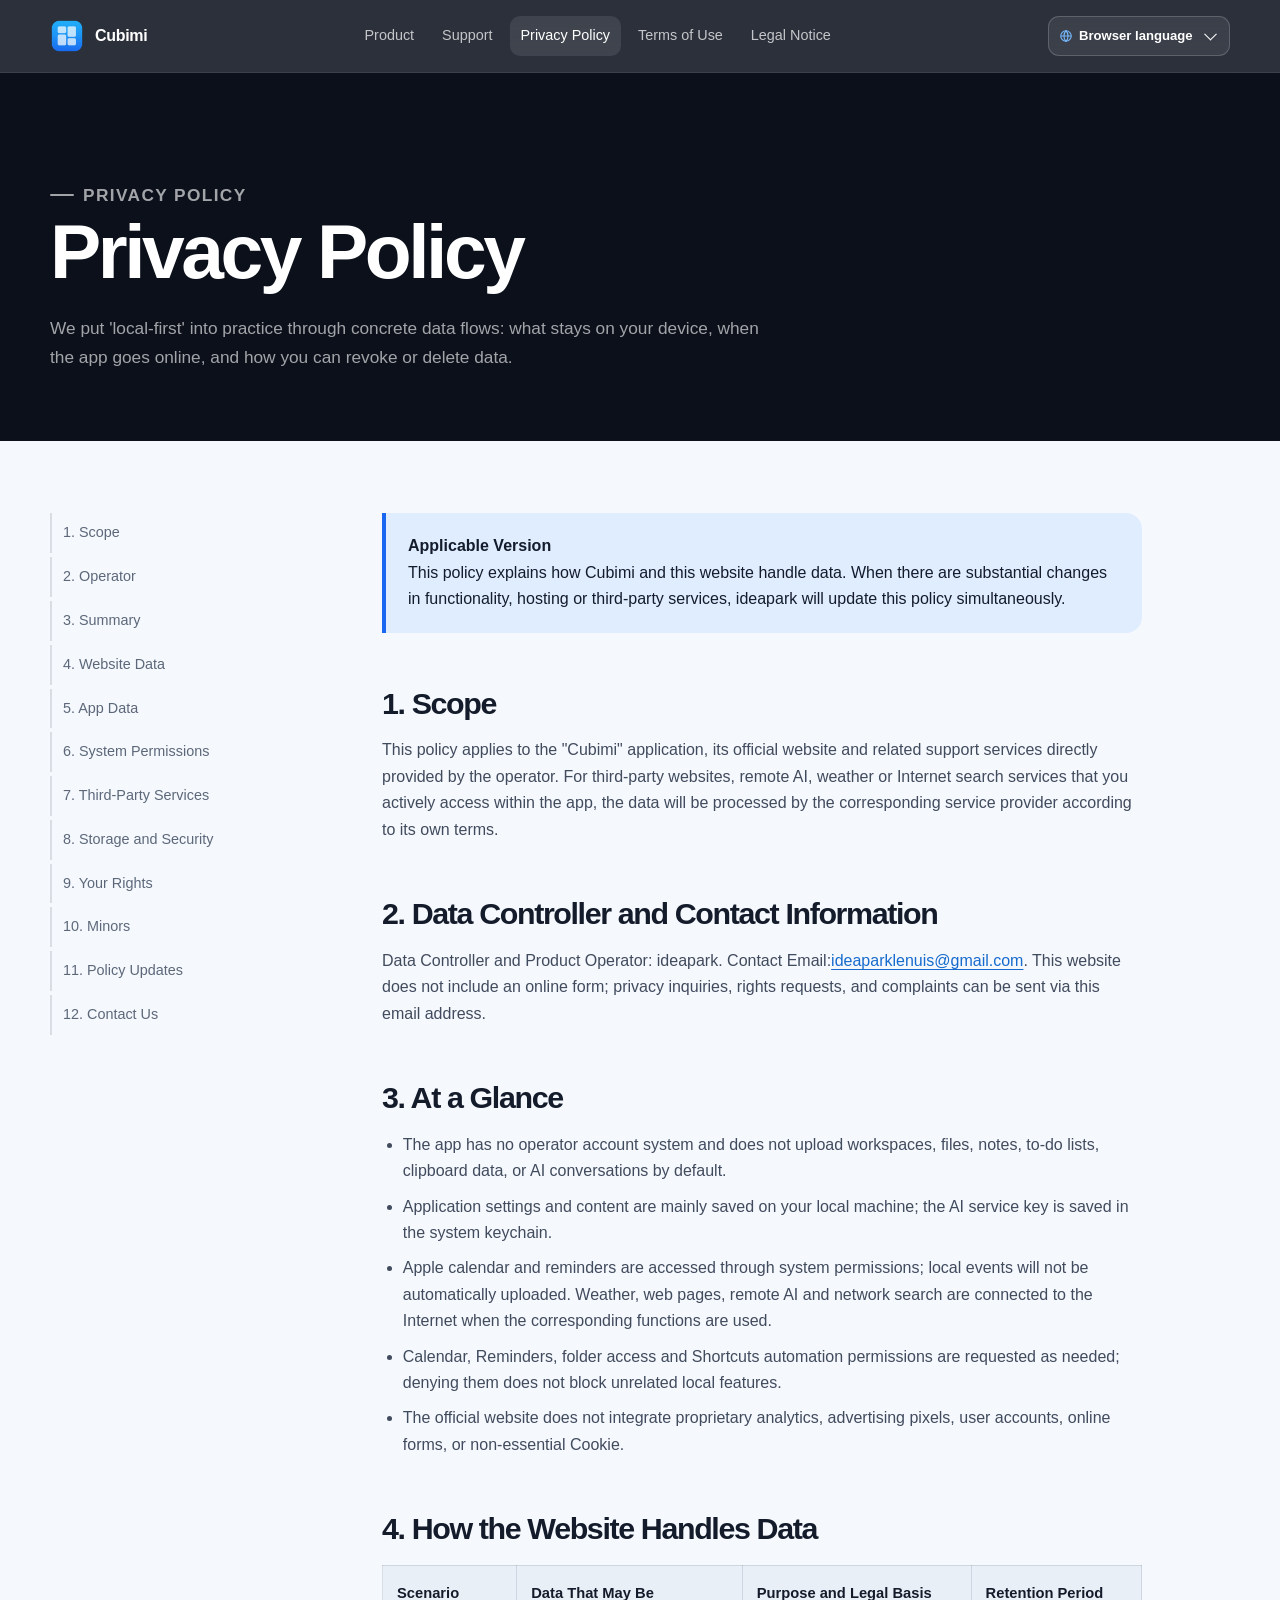
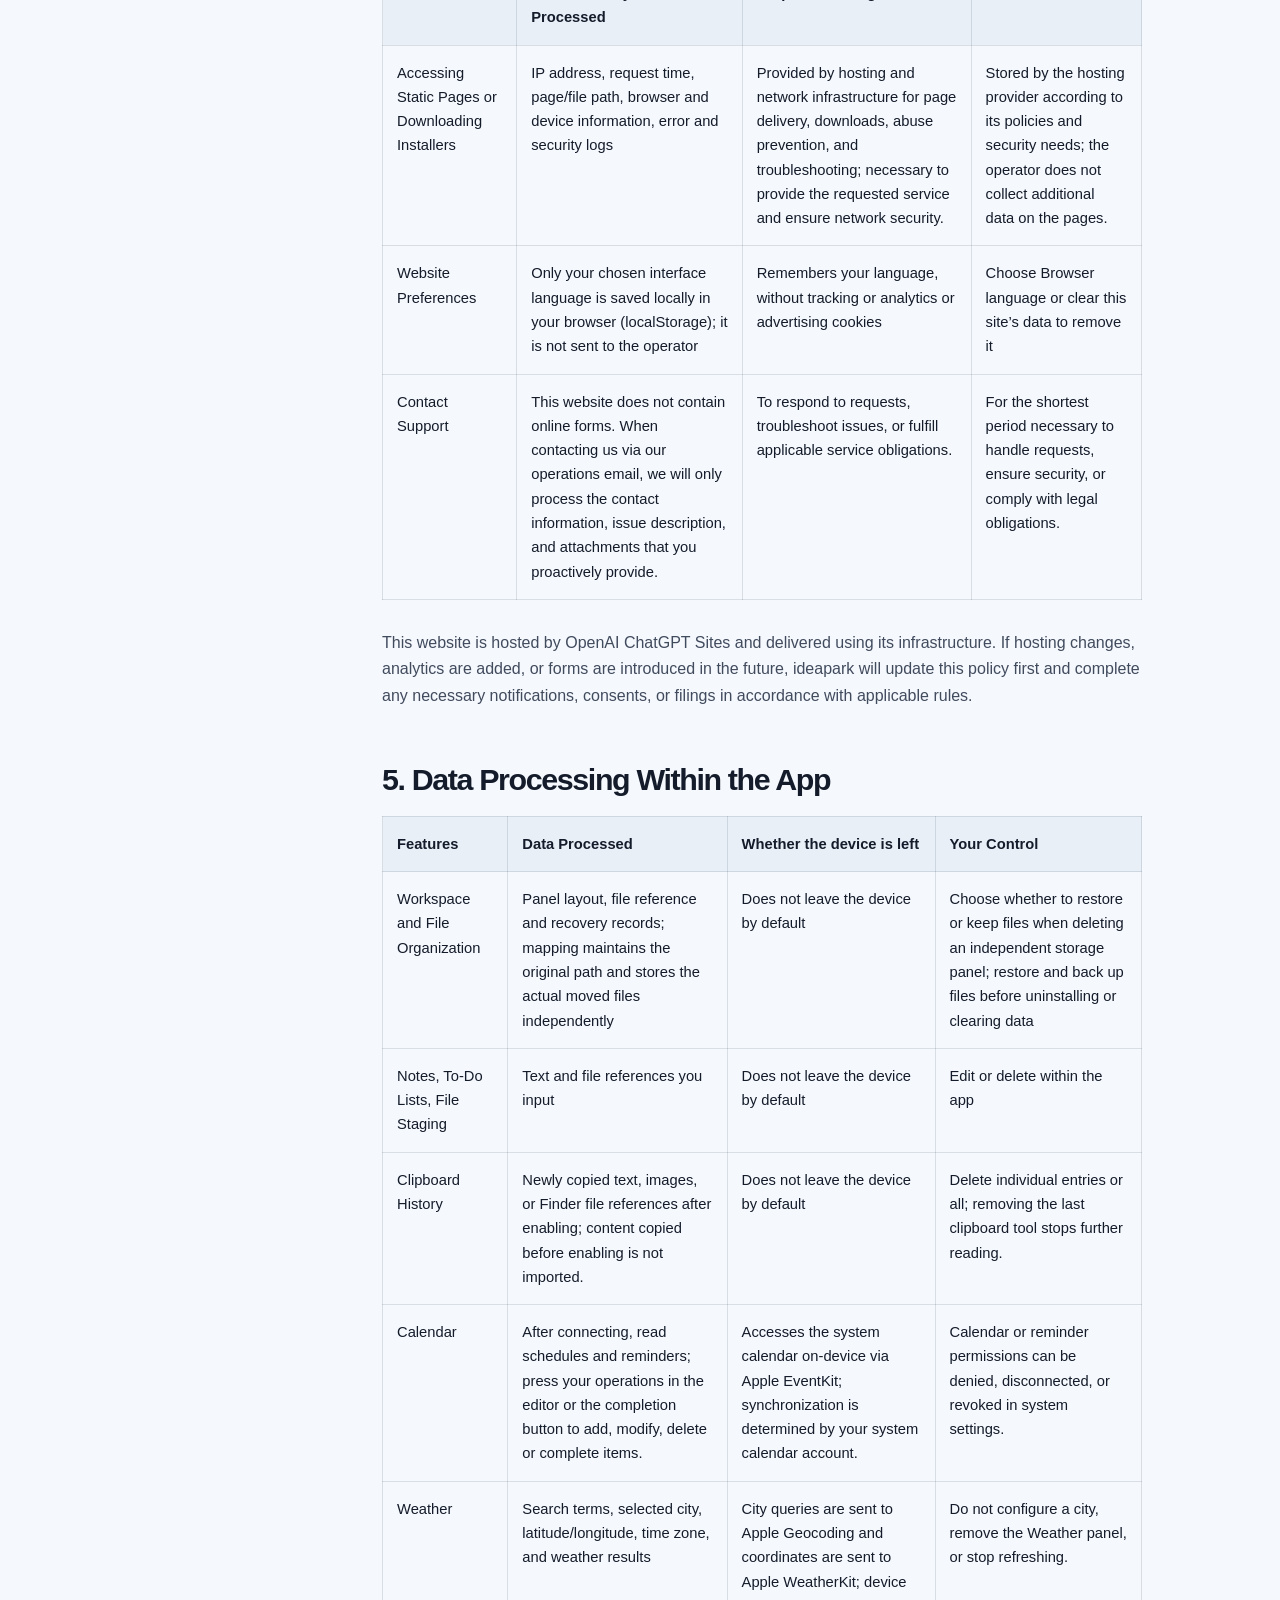
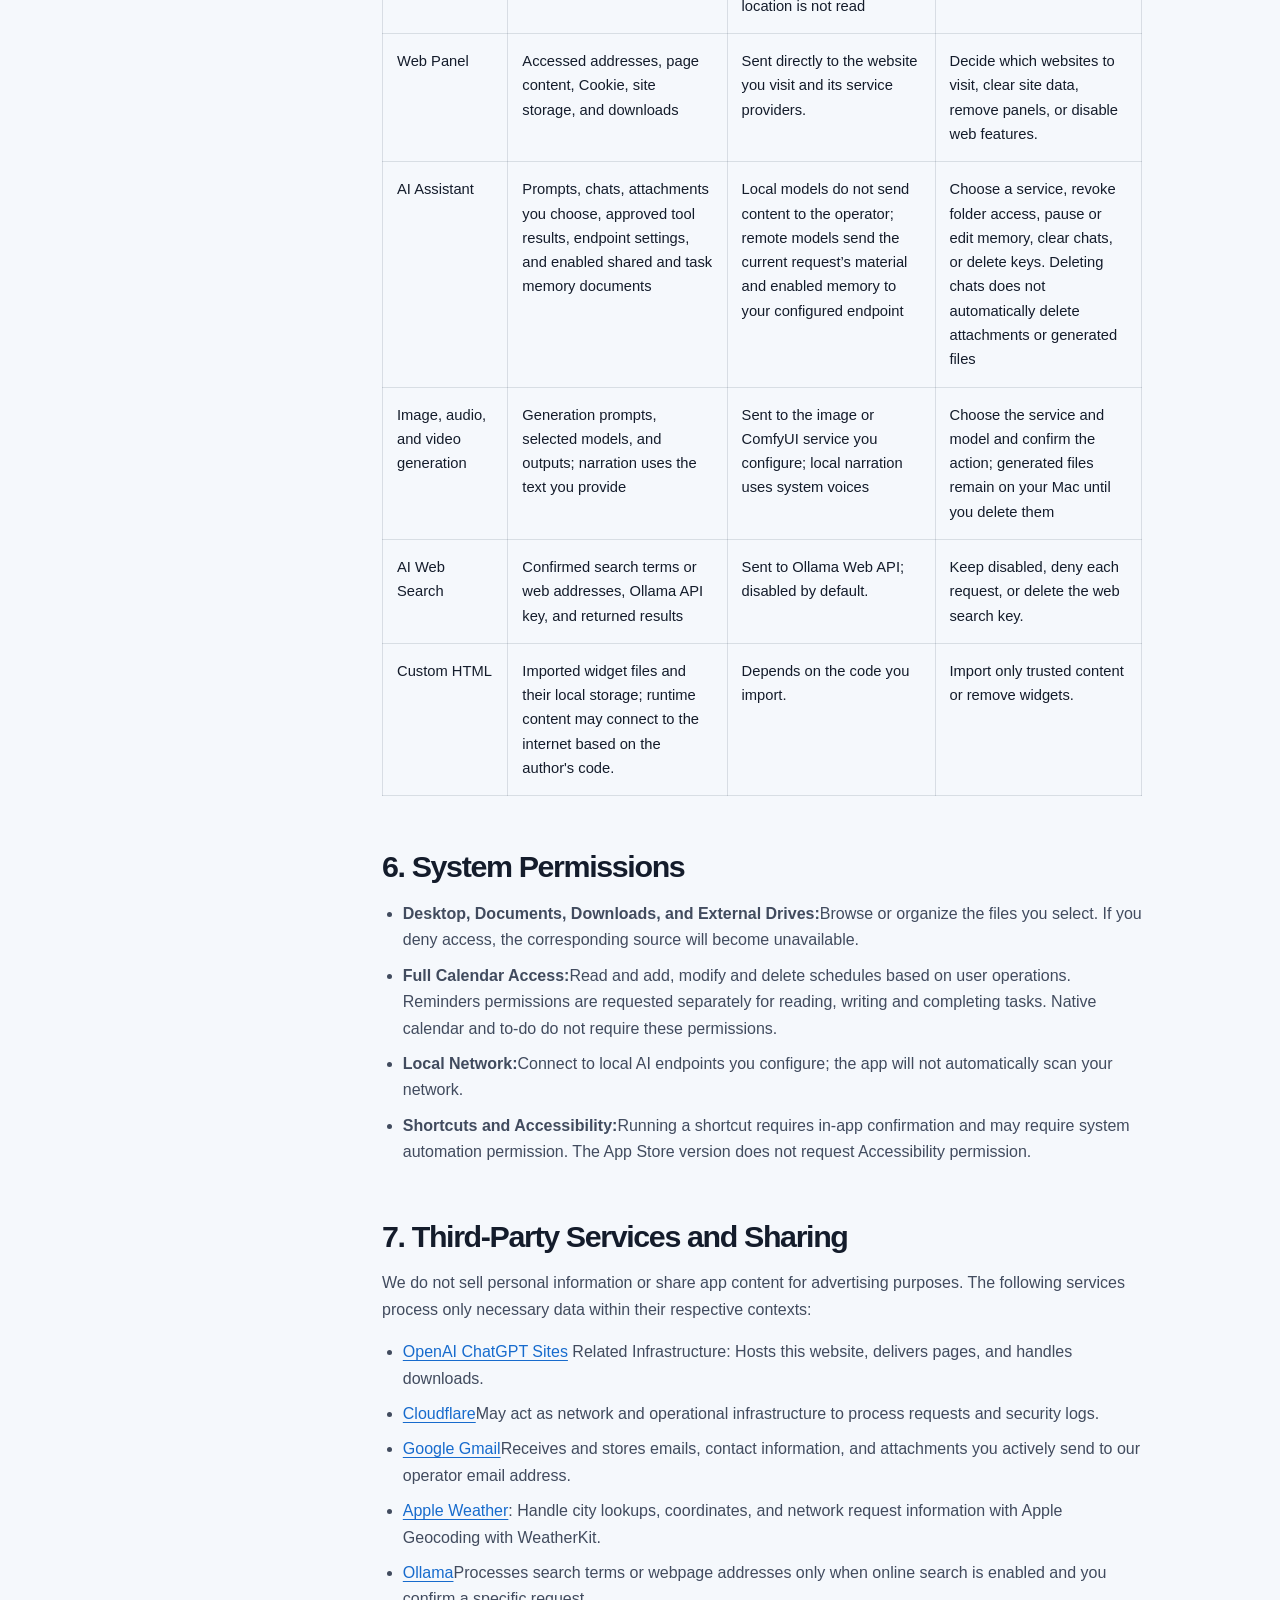
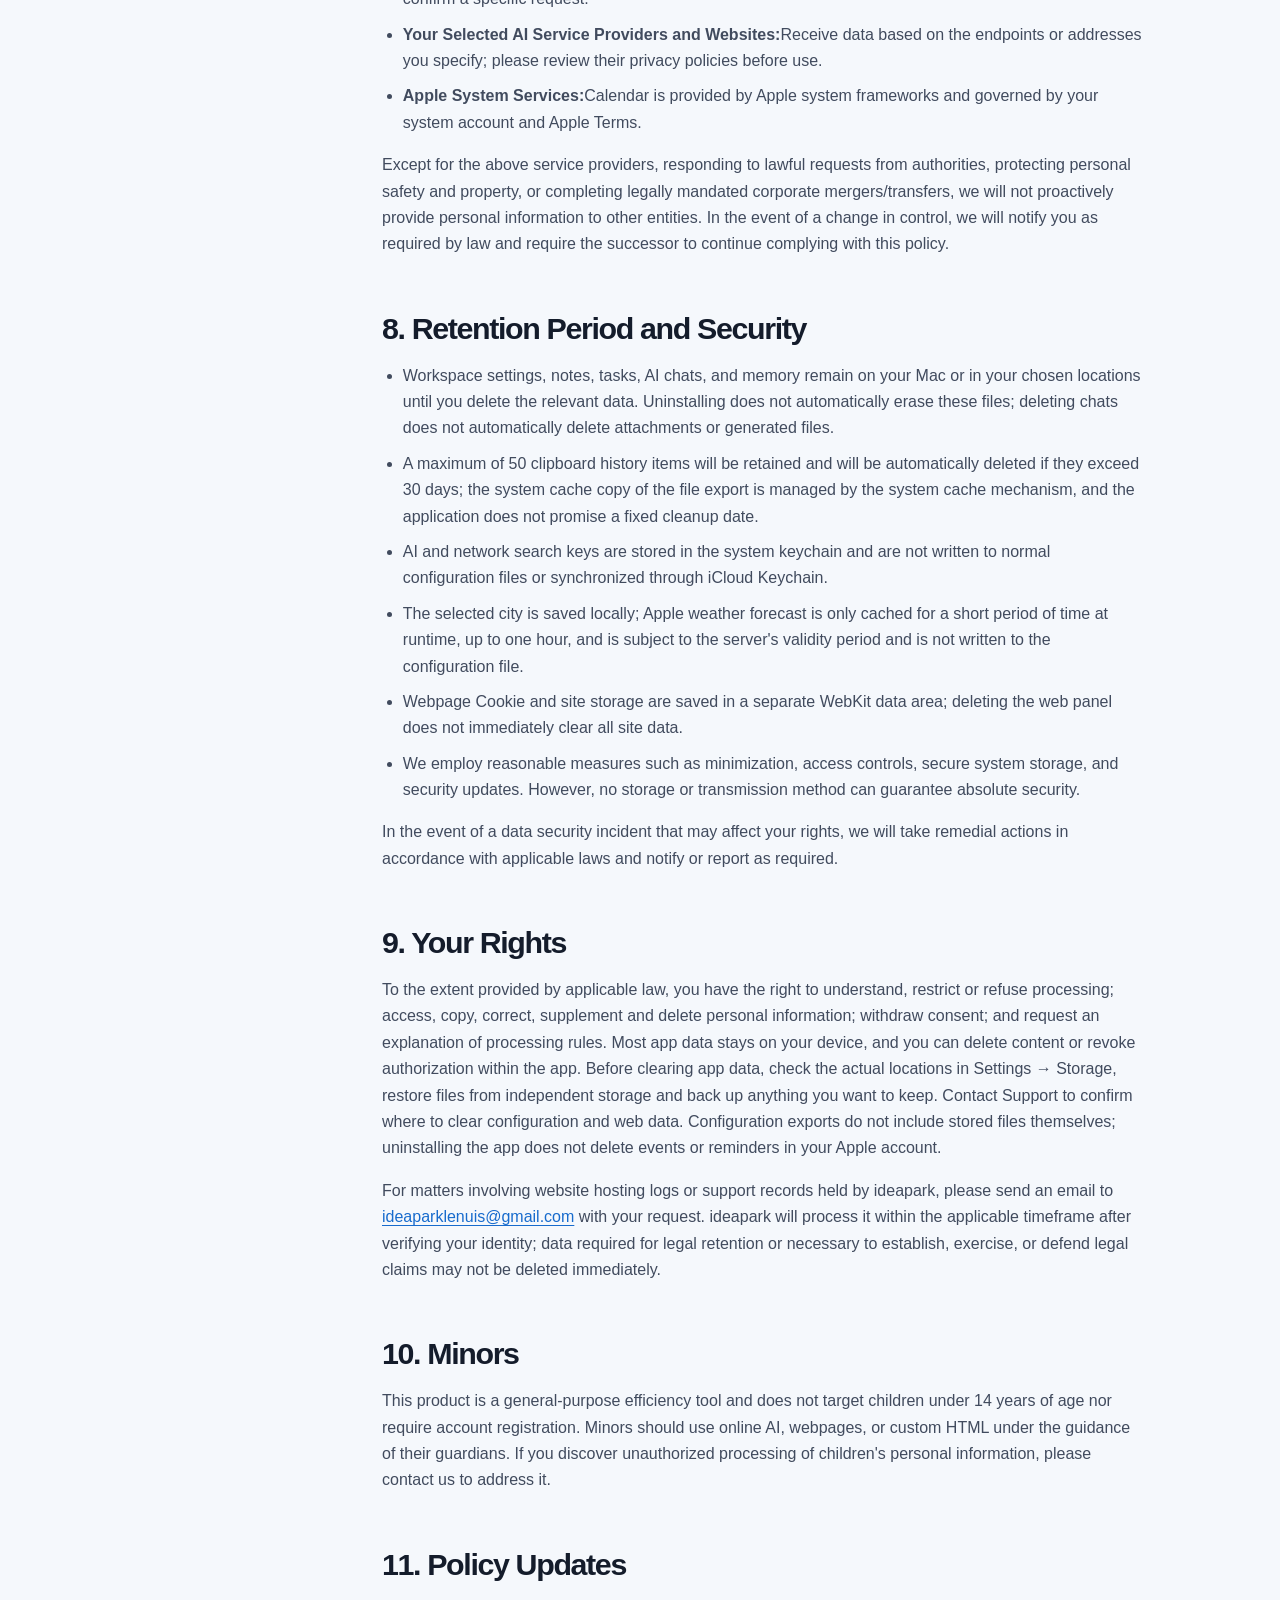
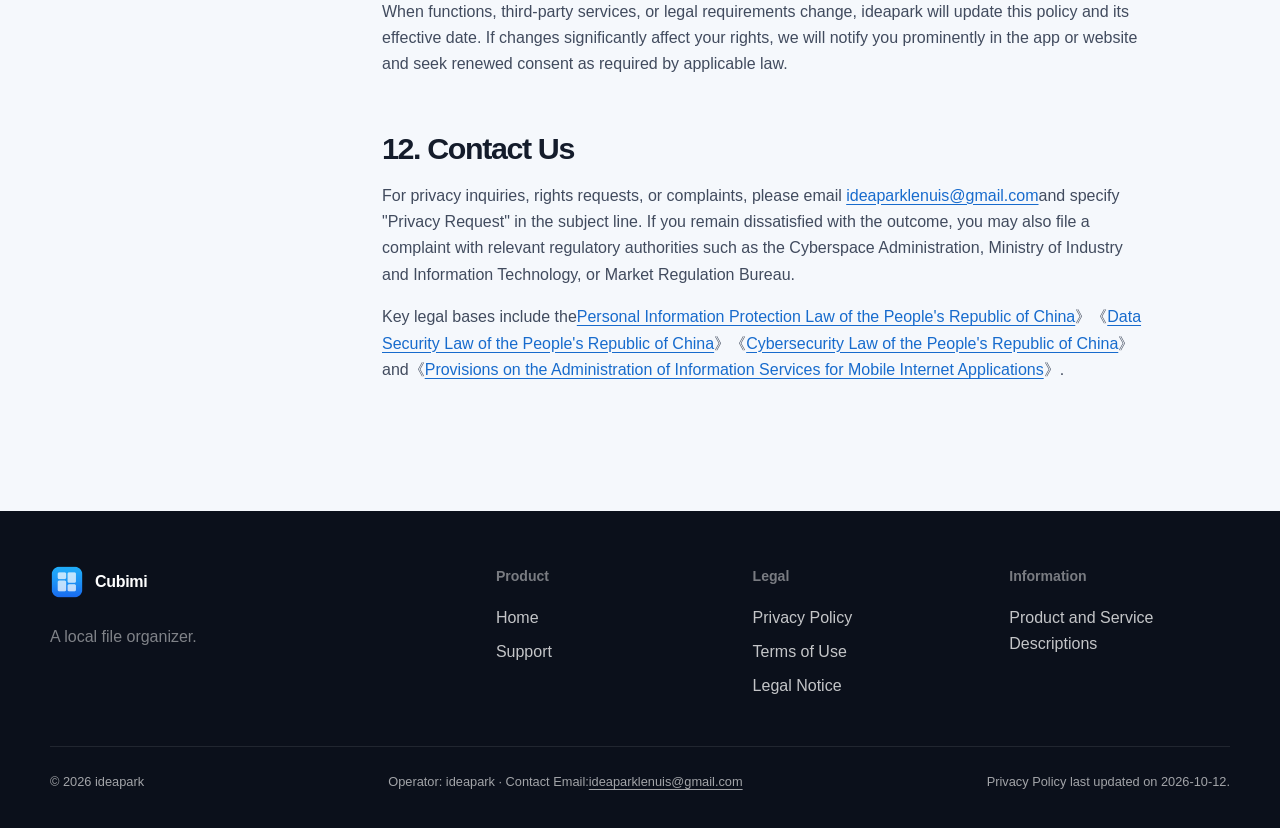
==== privacy/index.html @ 89dd60d5 "Deploy Cubimi 1.0 official website" ====
<!doctype html>
<html lang="zh-CN">
<head>
  <meta charset="utf-8"><meta name="robots" content="index,follow">
<meta name="viewport" content="width=device-width,initial-scale=1">
  <title>隐私政策｜Cubimi</title>
  <meta name="description" content="Cubimi隐私政策：说明本地存储、文件与日历权限、剪贴板、天气、网页和可选 AI 的数据处理方式。">
  <meta name="theme-color" content="#0b0d0e"><link rel="canonical" href="https://lenuis.github.io/privacy/">
  <link rel="icon" href="/favicon.svg" type="image/svg+xml"><link rel="stylesheet" href="/assets/site.css?v=task463-20261002">
  <script defer src="/assets/i18n-data.js?v=task471"></script><script defer src="/assets/i18n.js?v=task462-20261002"></script>
</head>
<body>
  <a class="skip-link" href="#main">跳到主要内容</a>
  <header class="site-header"><nav class="nav" aria-label="主导航"><a class="brand" href="/"><img src="/assets/app-icon.png" alt=""><span>Cubimi</span></a><div class="nav-links"><a href="/">产品</a><a href="/support/">支持</a><a aria-current="page" href="/privacy/">隐私政策</a><a href="/terms/">使用条款</a><a href="/legal/">法律声明</a></div></nav></header>
  <main id="main">
    <section class="legal-hero"><div class="shell"><p class="eyebrow">Privacy Policy</p><h1>隐私政策</h1><p>我们把“本地优先”落实到具体的数据流：什么留在本机，什么时候会联网，以及你如何撤回和删除。</p></div></section>
    <div class="shell legal-layout">
      <nav class="toc" aria-label="本页目录">
        <a href="#scope">1. 适用范围</a><a href="#controller">2. 运营者</a><a href="#summary">3. 摘要</a><a href="#website">4. 官网数据</a><a href="#app">5. 应用数据</a><a href="#permissions">6. 系统权限</a><a href="#third-parties">7. 第三方服务</a><a href="#retention">8. 保存与安全</a><a href="#rights">9. 你的权利</a><a href="#children">10. 未成年人</a><a href="#transfer">11. 政策更新</a><a href="#contact">12. 联系我们</a>
      </nav>
      <article class="legal-copy">
        <div class="callout"><strong>适用版本</strong><br>本政策说明 Cubimi 及本网站的数据处理方式。功能、托管或第三方服务发生实质变化时，ideapark 会同步更新本政策。</div>

        <h2 id="scope">1. 适用范围</h2>
        <p>本政策适用于“Cubimi”应用、其官方网站以及由运营者直接提供的相关支持服务。你在应用内主动访问的第三方网站、远程 AI、天气或联网搜索服务，由相应服务商根据其自身条款处理数据。</p>

        <h2 id="controller">2. 个人信息处理者与联系方式</h2>
        <p>个人信息处理者及产品运营者：ideapark。联系邮箱：<a href="mailto:ideaparklenuis@gmail.com">ideaparklenuis@gmail.com</a>。本网站不设置在线表单；隐私问题、权利请求和投诉可通过该邮箱联系。</p>

        <h2 id="summary">3. 一眼看懂</h2>
        <ul>
          <li>应用没有运营者账号系统，不默认上传工作区、文件、便签、待办、剪贴板或 AI 对话。</li>
          <li>应用设置和内容主要保存在你的本机；AI 服务密钥保存在系统钥匙串。</li>
          <li>Apple 日历与提醒事项通过系统权限接入；本机事项不会自动上传。天气、网页、远程 AI 和联网搜索在对应功能使用时联网。</li>
          <li>日历、提醒事项、文件夹和快捷指令自动化权限按需申请；拒绝不会阻止无关的本地功能。</li>
          <li>官网不接入自有统计、广告像素、用户账号、在线表单或非必要 Cookie。</li>
        </ul>

        <h2 id="website">4. 官网如何处理数据</h2>
        <table class="data-table">
          <thead><tr><th>场景</th><th>可能处理的数据</th><th>目的与依据</th><th>保存</th></tr></thead>
          <tbody>
            <tr><td>访问静态页面或下载安装包</td><td>IP 地址、请求时间、页面/文件路径、浏览器与设备信息、错误和安全日志</td><td>由托管和网络基础设施提供页面、下载、防滥用与故障排查；属于提供你所请求服务及保障网络安全所必要</td><td>由托管服务商按其政策和安全需要保存；运营者不在页面中另行采集</td></tr>
            <tr><td>网站偏好</td><td>仅在浏览器本地保存你选择的界面语言（localStorage），不发送给运营者</td><td>记住语言选择，不用于跟踪；不使用分析或广告 Cookie</td><td>选择“跟随浏览器”或清除本站数据即可移除</td></tr>
            <tr><td>联系支持</td><td>本网站没有在线表单；通过运营邮箱联系时，仅处理你主动提供的联系方式、问题描述和附件</td><td>回复请求、排查问题或履行适用的服务义务</td><td>仅在处理请求、保障安全或履行法定义务所需的最短期限内保存</td></tr>
          </tbody>
        </table>
        <p>本网站由 OpenAI ChatGPT Sites 托管，并使用其相关基础设施交付页面。若以后更换托管、接入统计或新增表单，ideapark 会先更新本政策，并按适用规则完成必要的告知、同意或备案。</p>

        <h2 id="app">5. 应用内的数据处理</h2>
        <table class="data-table">
          <thead><tr><th>功能</th><th>处理的数据</th><th>是否离开设备</th><th>你的控制</th></tr></thead>
          <tbody>
            <tr><td>工作区与文件收纳</td><td>分区布局、文件引用与恢复记录；映射保持原路径，独立存储真实移入文件</td><td>默认不离开设备</td><td>删除独立存储分区时选择恢复或保留；卸载或清除数据前先恢复并备份文件</td></tr>
            <tr><td>便签、待办、文件暂存</td><td>你输入的文字和文件引用</td><td>默认不离开设备</td><td>在应用内编辑或删除</td></tr>
            <tr><td>剪贴板历史</td><td>启用后新复制的文字、图片或 Finder 文件引用；不会导入启用前内容</td><td>默认不离开设备</td><td>删除单条/全部；移除最后一个剪贴板工具即停止继续读取</td></tr>
            <tr><td>日历</td><td>连接后读取日程与提醒事项；按你在编辑器或完成按钮的操作新增、修改、删除或完成事项</td><td>通过 Apple EventKit 在本机访问系统日历；是否同步由你的系统日历账户决定</td><td>可分别拒绝日历或提醒事项权限、断开或在系统设置撤权</td></tr>
            <tr><td>天气</td><td>搜索词、选定城市、经纬度、时区和天气结果</td><td>城市查询发送至 Apple 地理编码，坐标发送至 Apple WeatherKit；不读取设备定位</td><td>不配置城市、移除天气分区或停止刷新</td></tr>
            <tr><td>网页分区</td><td>访问地址、页面内容、Cookie、站点存储和下载</td><td>直接发送至你访问的网站及其服务商</td><td>决定访问的网站、清理站点数据、移除分区或不使用网页功能</td></tr>
            <tr><td>AI 助手</td><td>提示词、对话、主动引用的附件、获批工具结果、端点配置，以及启用的共享和任务记忆文档</td><td>本地模型不发送给运营者；远程模型会将本轮资料与启用的记忆发送到你配置的端点</td><td>选择服务、移除文件夹授权、暂停或编辑记忆、清空对话或删除密钥；删除对话不会自动删除附件和生成文件</td></tr>
            <tr><td>图片、音频与视频生成</td><td>生成提示词、所选模型与生成结果；旁白使用你提供的文本</td><td>发送到你配置的图片或 ComfyUI 服务；本机旁白使用系统语音</td><td>自行选择服务和模型，确认后执行；生成文件在本机保留至你删除</td></tr>
            <tr><td>AI 联网搜索</td><td>确认后的搜索词或网页地址、Ollama API 密钥、返回结果</td><td>发送至 Ollama Web API；默认关闭</td><td>保持关闭、拒绝每次请求或删除联网密钥</td></tr>
            <tr><td>自定义 HTML</td><td>导入的小工具文件及其本地存储；运行内容可能按作者代码联网</td><td>取决于你导入的代码</td><td>仅导入可信内容、移除小工具</td></tr>
          </tbody>
        </table>
        <h2 id="permissions">6. 系统权限</h2>
        <ul>
          <li><strong>桌面、文稿、下载和外接磁盘：</strong>浏览或收纳你选择的文件。拒绝后，对应来源不可用。</li>
          <li><strong>日历完全访问：</strong>读取及按用户操作增改删日程。提醒事项权限单独请求，用于读写和完成任务。本机日历与待办无需这些权限。</li>
          <li><strong>本地网络：</strong>连接你配置的本地 AI 端点；应用不会自动扫描局域网。</li>
          <li><strong>快捷指令与辅助功能：</strong>运行快捷指令前需要应用内确认，并可能请求系统自动化授权。App Store 版本不申请辅助功能权限。</li>
        </ul>

        <h2 id="third-parties">7. 第三方服务与共享</h2>
        <p>运营者不出售个人信息，也不为广告目的共享应用内容。以下服务仅在相应场景中处理必要数据：</p>
        <ul>
          <li><a href="https://openai.com/policies/chatgpt-sites-data-processing-addendum/" rel="noreferrer">OpenAI ChatGPT Sites</a> 与相关基础设施：托管本网站、交付页面和下载。</li>
          <li><a href="https://www.cloudflare.com/privacypolicy/" rel="noreferrer">Cloudflare</a>：可能作为网络与运行基础设施处理请求和安全日志。</li>
          <li><a href="https://policies.google.com/privacy" rel="noreferrer">Google Gmail</a>：接收和保存你主动发送给运营邮箱的邮件、联系信息及附件。</li>
          <li><a href="https://developer.apple.com/weatherkit/" rel="noreferrer">Apple Weather</a>：通过 Apple 地理编码与 WeatherKit 处理城市查询、坐标和网络请求信息。</li>
          <li><a href="https://ollama.com/privacy" rel="noreferrer">Ollama</a>：只有在你开启联网搜索并确认具体请求后，处理搜索词或网页地址。</li>
          <li><strong>你选择的 AI 服务商与网站：</strong>按你填写的端点或访问的地址接收数据；请在使用前查看对方隐私政策。</li>
          <li><strong>Apple 系统服务：</strong>日历由 Apple 系统框架提供，并受你的系统账号和 Apple 条款控制。</li>
        </ul>
        <p>除上述服务商、依法响应有权机关、保护人身财产安全或完成企业依法合并/转让外，运营者不会主动向其他主体提供个人信息。若发生控制权变更，将依法告知并要求承接方继续遵守本政策。</p>

        <h2 id="retention">8. 保存期限与安全</h2>
        <ul>
          <li>工作区配置、便签、待办、AI 对话和记忆保留在本机或你选择的位置，直至你删除对应数据。卸载应用不会自动清除这些文件；删除对话也不会自动删除附件和生成文件。</li>
          <li>剪贴板历史最多保留 50 条，超过 30 天自动删除；文件导出的系统缓存副本由系统缓存机制管理，应用不承诺固定清理日期。</li>
          <li>AI 和联网搜索密钥存于系统钥匙串，不写入普通配置文件，也不通过 iCloud 钥匙串同步。</li>
          <li>选定城市保存在本机；Apple 天气预报只在运行时短期缓存，最多一小时，并受服务端有效期限制，不写入配置文件。</li>
          <li>网页 Cookie 和站点存储由独立 WebKit 数据区保存；仅删除网页分区当前不等于立即清除全部站点数据。</li>
          <li>运营者采用最小化、访问控制、系统安全存储和安全更新等合理措施，但没有任何存储或传输方式能保证绝对安全。</li>
        </ul>
        <p>若发生可能影响你权益的数据安全事件，运营者将依据适用法律采取补救措施并进行通知或报告。</p>

        <h2 id="rights">9. 你的权利</h2>
        <p>在适用法律规定范围内，你有权了解、限制或拒绝处理，查阅、复制、更正、补充和删除个人信息，撤回同意，并要求解释处理规则。多数应用数据只在你的设备上，可在应用内删除内容或移除授权。清理应用数据前，请先在“设置 → 存储”中核对实际位置，恢复独立存储中的文件并备份需要保留的内容；配置目录及网页数据区的清理位置请联系支持确认。配置导出不包含收纳的文件实体；卸载应用不会删除 Apple 账号中的日程和提醒事项。</p>
        <p>涉及网站托管日志或 ideapark 持有的支持记录，请发送邮件至 <a href="mailto:ideaparklenuis@gmail.com">ideaparklenuis@gmail.com</a> 提出请求。ideapark 会在必要的身份核验后于适用期限内处理；法律要求保留或为建立、行使、抗辩法律请求所必要的数据可能暂不删除。</p>

        <h2 id="children">10. 未成年人</h2>
        <p>本产品是通用效率工具，不以不满 14 周岁的儿童为目标，也不要求注册账号。未成年人应在监护人指导下使用联网 AI、网页或自定义 HTML；如发现未经适当授权处理儿童个人信息，请联系运营者处理。</p>

        <h2 id="transfer">11. 政策更新</h2>
        <p>功能、第三方服务或法律要求发生变化时，ideapark 会更新本政策和生效日期。若变化对你的权益有重大影响，将在应用或网站的显著位置提示，并在适用法律要求时重新取得同意。</p>

        <h2 id="contact">12. 联系我们</h2>
        <p>隐私问题、权利请求与投诉请发送邮件至 <a href="mailto:ideaparklenuis@gmail.com">ideaparklenuis@gmail.com</a>，并注明“隐私请求”。如对处理结果仍有异议，你也可以向有管辖权的网信、工信、市场监管等主管部门投诉。</p>
        <p>主要依据包括《<a href="https://www.npc.gov.cn/WZWSREL25wYy9jMi9jMzA4MzQvMjAyMTA4L3QyMDIxMDgyMF8zMTMwODguaHRtbD9yZWY9aW1i" rel="noreferrer">中华人民共和国个人信息保护法</a>》《<a href="https://www.npc.gov.cn/npc/c2/c30834/202106/t20210610_311888.html" rel="noreferrer">中华人民共和国数据安全法</a>》《<a href="https://www.cac.gov.cn/2025-12/29/c_1768735112911946.htm" rel="noreferrer">中华人民共和国网络安全法</a>》和《<a href="https://www.cac.gov.cn/2022-06/14/c_1656821626455324.htm" rel="noreferrer">移动互联网应用程序信息服务管理规定</a>》。</p>
      </article>
    </div>
  </main>
  <footer class="site-footer"><div class="shell"><div class="footer-grid"><div class="footer-brand"><a class="brand" href="/"><img src="/assets/app-icon.png" alt=""><span>Cubimi</span></a><p>一款本地文件收纳器。</p></div><div class="footer-col"><strong>产品</strong><a href="/">首页</a><a href="/support/">支持</a></div><div class="footer-col"><strong>法律</strong><a href="/privacy/">隐私政策</a><a href="/terms/">使用条款</a><a href="/legal/">法律声明</a></div><div class="footer-col"><strong>信息</strong><a href="/legal/#product-service">产品与服务说明</a></div></div><div class="footer-bottom"><span>© 2026 ideapark</span><span>运营者：ideapark · 联系邮箱：<a href="mailto:ideaparklenuis@gmail.com">ideaparklenuis@gmail.com</a></span><span>隐私政策最后更新于 2026-10-12。</span></div></div></footer>
</body>
</html>
---- assets/site.css ----
:root {
  --ink: #0b101b;
  --ink-soft: #151d2c;
  --paper: #f5f8fc;
  --paper-2: #e9eff7;
  --text: #141c2b;
  --muted: #5c687a;
  --line: rgba(15, 32, 59, .12);
  --accent: #75b9ff;
  --accent-deep: #1967f0;
  --accent-wash: #dfedff;
  --blue: #1967f0;
  --radius: 28px;
  --shadow: 0 24px 80px rgba(8, 20, 42, .12);
  --max: 1180px;
}

* { box-sizing: border-box; }
html { scroll-behavior: smooth; }
body {
  margin: 0;
  color: var(--text);
  background: var(--paper);
  font-family: -apple-system, BlinkMacSystemFont, "SF Pro Text", "PingFang SC", "Microsoft YaHei", sans-serif;
  font-size: 16px;
  line-height: 1.65;
  text-rendering: optimizeLegibility;
}
a { color: inherit; }
img { display: block; max-width: 100%; height: auto; }
button, a { -webkit-tap-highlight-color: transparent; }
:focus-visible { outline: 3px solid var(--blue); outline-offset: 4px; border-radius: 8px; }

.skip-link {
  position: fixed; top: 12px; left: 12px; z-index: 100;
  padding: 10px 16px; border-radius: 12px; background: #fff; color: #111;
  transform: translateY(-160%); transition: transform .2s;
}
.skip-link:focus { transform: translateY(0); }

.site-header {
  position: sticky; top: 0; z-index: 50;
  border-bottom: 1px solid rgba(255,255,255,.08);
  background: rgba(11,16,27,.86);
  color: #fff;
  backdrop-filter: saturate(150%) blur(20px);
}
.nav {
  width: min(calc(100% - 40px), var(--max)); min-height: 72px; margin: 0 auto;
  display: flex; align-items: center; justify-content: space-between; gap: 24px;
}
.brand { flex: 0 0 auto; display: inline-flex; align-items: center; gap: 11px; text-decoration: none; font-weight: 720; letter-spacing: -.02em; }
.brand span { white-space: nowrap; overflow-wrap: normal; hyphens: none; }
.brand img { width: 34px; height: 34px; border-radius: 9px; }
.nav-links { display: flex; align-items: center; justify-content: flex-end; gap: 6px; flex-wrap: wrap; }
.nav-links a { color: rgba(255,255,255,.72); text-decoration: none; padding: 8px 11px; border-radius: 10px; font-size: .9rem; }
.nav-links a:hover, .nav-links a[aria-current="page"] { color: #fff; background: rgba(255,255,255,.09); }
.nav-cta { border: 1px solid rgba(255,255,255,.18); }
.language-picker {
  position: relative; display: inline-flex; align-items: center; flex: 0 0 auto;
  min-height: 38px; border: 1px solid rgba(255,255,255,.18); border-radius: 11px;
  background: rgba(255,255,255,.07); color: #fff;
}
.language-picker-icon { position: absolute; left: 10px; z-index: 1; color: var(--accent); font-weight: 800; pointer-events: none; }
.language-picker-icon svg { display: block; width: 14px; height: 14px; fill: none; stroke: currentColor; stroke-width: 1.6; }
/* Pin the arrow independently: native arrows ignore padding in some browsers. */
.language-picker::after {
  content: ""; position: absolute; right: 14px; top: 50%; width: 8px; height: 8px;
  border-right: 1.5px solid currentColor; border-bottom: 1.5px solid currentColor;
  transform: translateY(-70%) rotate(45deg); pointer-events: none;
}
.language-picker select {
  min-width: 126px; max-width: 180px; height: 38px; padding: 0 36px 0 30px; border: 0;
  border-radius: inherit; -webkit-appearance: none; appearance: none; background: transparent; color: inherit;
  font: inherit; font-size: .82rem; font-weight: 650; cursor: pointer;
}
.language-picker select:focus { outline: 0; }
.language-picker select:focus-visible { outline: 3px solid var(--blue); outline-offset: 4px; }
.language-picker option { color: #111; background: #fff; }
.language-picker-floating { position: fixed; top: 16px; right: 16px; z-index: 80; background: #161e2e; }

.shell { width: min(calc(100% - 40px), var(--max)); margin: 0 auto; }
.hero {
  overflow: hidden; color: #fff;
  background:
    radial-gradient(circle at 75% 15%, rgba(30,148,245,.24), transparent 31%),
    radial-gradient(circle at 10% 80%, rgba(33,178,250,.15), transparent 28%),
    var(--ink);
}
.hero-grid { min-height: 720px; padding: 96px 0 70px; display: grid; grid-template-columns: minmax(0, .9fr) minmax(0, 1.1fr); gap: 56px; align-items: center; }
.hero-grid > :first-child { position: relative; z-index: 2; min-width: 0; }
.preview-note { margin: 0 0 18px; color: #ffe6a8; font-size: .875rem; }
.legal-hero .preview-note { margin: 0 0 18px; color: #ffe6a8; font-size: .875rem; }
.screenshot-note { font-size: .875rem; color: var(--muted); }
/* Long localized words must wrap inside their column, never over adjacent controls. */
.brand, .nav-links, .trust-item > div, .section-head > *, .feature-card,
.showcase-caption, .showcase-side, .cta-panel > *, .footer-grid > * { min-width: 0; }
.hero h1, .section-head h2, .feature-card h3, .cta-panel h2,
.legal-copy, .footer-col { overflow-wrap: break-word; hyphens: auto; }
section[id], h2[id] { scroll-margin-top: 130px; }
.eyebrow { display: inline-flex; align-items: center; gap: 9px; margin: 0 0 20px; color: var(--accent); font-size: .86rem; font-weight: 750; letter-spacing: .08em; text-transform: uppercase; }
.eyebrow::before { content: ""; width: 24px; height: 2px; border-radius: 2px; background: currentColor; }
h1, h2, h3 { margin: 0; line-height: 1.08; letter-spacing: -.045em; }
h1 { max-width: 640px; font-size: clamp(3rem, 4.2vw, 4.25rem); font-weight: 800; }
.hero h1 span { color: var(--accent); }
.hero-copy { max-width: 560px; margin: 24px 0 0; color: rgba(255,255,255,.68); font-size: clamp(1.08rem, 1.5vw, 1.28rem); line-height: 1.75; }
.hero-actions { display: flex; gap: 12px; margin-top: 34px; flex-wrap: wrap; }
.button { display: inline-flex; min-height: 48px; align-items: center; justify-content: center; gap: 9px; padding: 0 20px; border-radius: 14px; text-decoration: none; font-weight: 720; }
.button-primary { background: var(--accent-deep); color: #fff; box-shadow: 0 12px 36px rgba(30,148,245,.2); }
.button-secondary { border: 1px solid rgba(255,255,255,.16); color: #fff; background: rgba(255,255,255,.06); }
.hero-note { margin: 17px 0 0; color: rgba(255,255,255,.45); font-size: .85rem; }
.visual-stage { position: relative; min-width: 0; min-height: 530px; display: grid; place-items: center; }
.hero-concept {
  position: relative; width: 108%; max-width: 720px; transform: translateX(-4%);
  mask-image: radial-gradient(ellipse farthest-side, #000 78%, transparent 100%);
}
.app-shot { width: 100%; min-width: 0; height: auto; }
.privacy-chip { display: inline-flex; width: fit-content; align-items: center; gap: 9px; margin-top: 18px; color: rgba(255,255,255,.64); font-size: .9rem; font-weight: 650; }
.privacy-chip i { width: 8px; height: 8px; border-radius: 50%; background: var(--accent); box-shadow: 0 0 0 4px rgba(30,148,245,.11); }

.trust-row { background: #111a29; color: #fff; border-top: 1px solid rgba(255,255,255,.06); }
.trust-list { min-height: 94px; display: grid; grid-template-columns: repeat(4, 1fr); }
.trust-item { display: flex; align-items: center; gap: 13px; padding: 20px 24px; border-right: 1px solid rgba(255,255,255,.08); }
.trust-item:first-child { border-left: 1px solid rgba(255,255,255,.08); }
.trust-mark { display: grid; place-items: center; flex: 0 0 34px; height: 34px; border-radius: 11px; background: rgba(30,148,245,.12); color: var(--accent); font-weight: 800; }
.trust-item strong { display: block; font-size: .93rem; }
.trust-item small { color: rgba(255,255,255,.48); font-size: .76rem; }

.section { padding: 112px 0; }
.section-muted { background: var(--paper-2); }
.section-dark { background: var(--ink); color: #fff; }
.section-head { display: grid; grid-template-columns: .72fr 1fr; gap: 64px; align-items: end; margin-bottom: 54px; }
.section-head h2 { font-size: clamp(2.4rem, 5vw, 4.6rem); }
.section-head p { max-width: 600px; margin: 0; color: var(--muted); font-size: 1.08rem; }
.section-dark .section-head p { color: rgba(255,255,255,.58); }
.kicker { margin: 0 0 14px; color: var(--accent-deep); font-size: .82rem; font-weight: 780; letter-spacing: .1em; text-transform: uppercase; }

.feature-grid { display: grid; grid-template-columns: repeat(12, 1fr); gap: 18px; }
.feature-card { min-height: 310px; padding: 30px; border: 1px solid var(--line); border-radius: var(--radius); background: rgba(255,255,255,.58); overflow: hidden; }
.feature-card:nth-child(1), .feature-card:nth-child(4) { grid-column: span 7; }
.feature-card:nth-child(2), .feature-card:nth-child(3) { grid-column: span 5; }
.feature-card h3 { margin-top: 62px; font-size: 1.65rem; }
.feature-card p { max-width: 490px; color: var(--muted); margin: 14px 0 0; }
.feature-number { display: inline-grid; place-items: center; width: 44px; height: 44px; border-radius: 14px; background: var(--ink); color: var(--accent); font-weight: 800; }
.feature-card.accent { background: var(--ink); color: #fff; border-color: transparent; }
.feature-card.accent p { color: rgba(255,255,255,.58); }
.feature-card.accent .feature-number { background: var(--accent); color: #0b2142; }

.showcase { display: grid; grid-template-columns: 1.25fr .75fr; gap: 22px; align-items: stretch; }
.showcase-main, .showcase-side { height: 100%; border-radius: 32px; overflow: hidden; border: 1px solid var(--line); background: #fff; box-shadow: var(--shadow); }
.showcase-main { padding: 18px; }
.showcase-image-link { display: block; border-radius: 20px; overflow: hidden; }
.showcase-main img { border-radius: 20px; }
.showcase-caption { padding: 28px 12px 10px; }
.showcase-caption h3 { max-width: 620px; font-size: 1.8rem; }
.showcase-caption > p:not(.kicker) { max-width: 620px; margin: 14px 0 0; color: var(--muted); }
.showcase-points { display: grid; grid-template-columns: repeat(3, 1fr); gap: 10px; margin-top: 24px; }
.showcase-points span { padding: 14px 15px; border: 1px solid var(--line); border-radius: 16px; background: var(--paper); }
.showcase-points strong, .showcase-points small { display: block; }
.showcase-points strong { font-size: .9rem; }
.showcase-points small { margin-top: 3px; color: var(--muted); font-size: .75rem; }
.showcase-side { padding: 32px; display: flex; flex-direction: column; justify-content: space-between; }
.showcase-side img { width: min(100%, 360px); margin: 0 auto; border: 1px solid var(--line); border-radius: 22px; box-shadow: 0 20px 48px rgba(8,20,42,.1); }
.showcase-side h3 { font-size: 1.8rem; margin-top: 30px; }
.showcase-side p { color: var(--muted); margin-bottom: 0; }

.privacy-layout { display: grid; grid-template-columns: .84fr 1.16fr; gap: 54px; align-items: start; }
.privacy-statement { position: sticky; top: 106px; }
.privacy-statement h2 { font-size: clamp(2.7rem, 5vw, 4.7rem); }
.privacy-statement p { color: rgba(255,255,255,.58); }
.privacy-stack { display: grid; gap: 14px; }
.privacy-card { padding: 24px 26px; border: 1px solid rgba(255,255,255,.1); border-radius: 22px; background: rgba(255,255,255,.05); }
.privacy-card strong { color: var(--accent); font-size: 1rem; }
.privacy-card p { margin: 8px 0 0; color: rgba(255,255,255,.62); }

.widget-line { display: flex; gap: 9px; flex-wrap: wrap; }
.pill { padding: 9px 13px; border-radius: 999px; border: 1px solid var(--line); background: rgba(255,255,255,.5); font-size: .88rem; font-weight: 650; }
.faq-grid { display: grid; grid-template-columns: 1fr 1fr; gap: 18px; }
details { border: 1px solid var(--line); border-radius: 18px; background: rgba(255,255,255,.62); padding: 20px 22px; }
summary { cursor: pointer; font-weight: 720; }
details p { margin: 12px 0 0; color: var(--muted); }

.cta-panel { padding: 66px; border-radius: 38px; background: var(--accent-wash); color: #0b2142; display: grid; grid-template-columns: 1fr auto; gap: 32px; align-items: center; }
.cta-panel h2 { max-width: 720px; font-size: clamp(2.5rem, 5vw, 4.6rem); }
.cta-panel p { margin: 18px 0 0; max-width: 680px; color: rgba(11,33,66,.7); }
.cta-panel .button { background: var(--ink); color: #fff; }

.legal-hero { padding: 86px 0 70px; background: var(--ink); color: #fff; }
.legal-hero h1 { max-width: 900px; font-size: clamp(2.8rem, 6vw, 5.7rem); overflow-wrap: anywhere; }
.legal-hero p { max-width: 720px; margin: 22px 0 0; color: rgba(255,255,255,.62); font-size: 1.08rem; }
.status-note { margin-top: 26px; padding: 14px 17px; border: 1px solid rgba(255,198,67,.3); border-radius: 14px; background: rgba(255,198,67,.08); color: #ffe6a8; font-size: .9rem; }
.legal-layout { display: grid; grid-template-columns: 260px minmax(0, 760px); gap: 72px; align-items: start; padding: 72px 0 112px; }
.legal-layout > *, .legal-copy { min-width: 0; }
.toc { position: sticky; top: 104px; display: grid; gap: 4px; }
.toc a { color: var(--muted); text-decoration: none; padding: 8px 11px; border-left: 2px solid var(--line); font-size: .9rem; }
.toc a:hover { color: var(--text); border-left-color: var(--accent-deep); }
.legal-copy h2 { margin: 54px 0 18px; font-size: 1.9rem; }
.legal-copy h1, .legal-copy h2, .legal-copy h3 { overflow-wrap: anywhere; hyphens: auto; }
.legal-copy h2:first-child { margin-top: 0; }
.legal-copy h3 { margin: 30px 0 12px; font-size: 1.18rem; letter-spacing: -.02em; }
.legal-copy p, .legal-copy li { color: #414b5e; }
.legal-copy ul, .legal-copy ol { padding-left: 1.3rem; }
.legal-copy li + li { margin-top: 9px; }
.legal-copy a { color: #176bcd; text-underline-offset: 3px; }
.data-table { width: 100%; border-collapse: collapse; margin: 20px 0 30px; font-size: .92rem; }
.data-table th, .data-table td { padding: 15px 14px; border: 1px solid var(--line); text-align: left; vertical-align: top; }
.data-table th { background: var(--paper-2); }
.placeholder { display: inline-block; padding: 2px 7px; border-radius: 6px; background: #fff0c7; color: #7b4e00; font-weight: 680; }
.callout { padding: 20px 22px; border-left: 4px solid var(--accent-deep); border-radius: 0 16px 16px 0; background: var(--accent-wash); }
.callout.warning { border-left-color: #d28800; background: #fff5da; }
.support-grid { display: grid; grid-template-columns: repeat(3, 1fr); gap: 18px; margin: 34px 0 48px; }
.support-card { padding: 26px; border: 1px solid var(--line); border-radius: 22px; background: #fff; }
.support-card h3 { margin-bottom: 12px; }
.support-card p { margin: 0; color: var(--muted); }

.site-footer { padding: 54px 0 36px; background: #0b101b; color: #fff; }
.footer-grid { display: grid; grid-template-columns: 1.3fr repeat(3, .7fr); gap: 36px; }
.footer-brand { max-width: 340px; }
.footer-brand p { color: rgba(255,255,255,.48); }
.footer-col strong { display: block; margin-bottom: 12px; font-size: .88rem; color: rgba(255,255,255,.45); }
.footer-col a { display: block; width: fit-content; padding: 4px 0; color: rgba(255,255,255,.76); text-decoration: none; }
.footer-bottom { margin-top: 42px; padding-top: 24px; border-top: 1px solid rgba(255,255,255,.09); display: flex; justify-content: space-between; flex-wrap: wrap; gap: 12px 20px; color: rgba(255,255,255,.62); font-size: .8rem; }

@media (max-width: 920px) {
  .nav { align-items: flex-start; padding: 16px 0; }
  .nav-links { max-width: 62%; }
  .language-picker { align-self: center; }
  .hero-grid, .section-head, .privacy-layout, .legal-layout { grid-template-columns: 1fr; }
  .hero-grid { padding-top: 70px; gap: 30px; }
  .visual-stage { min-height: 0; height: auto; }
  .hero-concept { width: 100%; max-width: none; transform: none; }
  .privacy-statement { position: static; }
  .trust-list { grid-template-columns: 1fr 1fr; }
  .trust-item:nth-child(3) { border-left: 1px solid rgba(255,255,255,.08); }
  .feature-card:nth-child(n) { grid-column: span 6; }
  .showcase { grid-template-columns: 1fr; }
  .showcase-main, .showcase-side { height: auto; }
  .legal-layout { gap: 34px; }
  .toc { position: static; display: flex; flex-wrap: wrap; }
  .toc a { border-left: 0; border-bottom: 1px solid var(--line); }
  .support-grid { grid-template-columns: 1fr; }
  .footer-grid { grid-template-columns: 1fr 1fr; }
  .cta-panel { grid-template-columns: 1fr; padding: 48px; }
}

@media (max-width: 620px) {
  .shell, .nav { width: min(calc(100% - 28px), var(--max)); }
  .site-header { position: relative; }
  .nav { display: grid; grid-template-columns: minmax(0, 1fr) auto; gap: 12px; }
  .nav-links { width: calc(100vw - 28px); max-width: none; justify-content: flex-start; margin-left: -8px; flex-wrap: nowrap; overflow-x: auto; scrollbar-width: none; }
  .nav-links::-webkit-scrollbar { display: none; }
  .nav-links a { white-space: nowrap; }
  .nav-links { grid-column: 1 / -1; }
  .language-picker { grid-column: 2; grid-row: 1; justify-self: end; }
  .language-picker select { min-width: 116px; max-width: 150px; }
  .brand { gap: 8px; }
  .brand img { flex: 0 0 34px; }
  .nav-links a { font-size: .82rem; padding: 7px 8px; }
  .hero-grid { min-height: auto; padding: 56px 0 44px; }
  h1 { font-size: clamp(2.55rem, 12.5vw, 3rem); }
  .visual-stage { min-height: 0; height: auto; }
  .privacy-chip { font-size: .82rem; }
  .trust-list { grid-template-columns: 1fr; }
  .trust-item, .trust-item:nth-child(3) { border-left: 1px solid rgba(255,255,255,.08); border-bottom: 1px solid rgba(255,255,255,.08); }
  .section { padding: 78px 0; }
  .section-head { gap: 22px; margin-bottom: 34px; }
  .feature-grid { display: block; }
  .feature-card { min-height: 270px; margin-bottom: 14px; }
  .showcase-caption { padding: 24px 6px 6px; }
  .showcase-points { grid-template-columns: 1fr; }
  .showcase-side { padding: 24px; }
  .faq-grid { grid-template-columns: 1fr; }
  .cta-panel { padding: 34px 26px; border-radius: 28px; }
  .legal-hero { padding: 56px 0 48px; }
  .legal-layout { padding: 48px 0 82px; }
  .toc { width: 100%; max-width: 100%; flex-wrap: nowrap; overflow-x: auto; scrollbar-width: none; }
  .toc::-webkit-scrollbar { display: none; }
  .toc a { flex: 0 0 auto; white-space: nowrap; }
  .data-table { display: block; overflow-x: auto; }
  .footer-grid { grid-template-columns: 1fr; }
  .footer-bottom { display: block; }
  .footer-bottom span { display: block; margin-top: 8px; }
}

@media (prefers-reduced-motion: reduce) {
  html { scroll-behavior: auto; }
  *, *::before, *::after { animation-duration: .01ms !important; transition-duration: .01ms !important; }
}

/* Public support details belong in the shared footer, including narrow screens. */
.footer-bottom span { overflow-wrap: anywhere; }
.footer-bottom a { color: inherit; text-underline-offset: 3px; }

/* Commercial Pricing Section (v1.0) */
.pricing-grid {
  display: grid;
  grid-template-columns: repeat(2, minmax(0, 1fr));
  gap: 24px;
  margin-top: 32px;
}
.pricing-card {
  position: relative;
  display: flex;
  flex-direction: column;
  gap: 16px;
  padding: 32px;
  border-radius: var(--radius);
  background: #fff;
  border: 1px solid var(--line);
  box-shadow: 0 12px 40px rgba(8, 20, 42, .06);
}
.pricing-card.featured {
  background: var(--ink);
  color: #fff;
  border-color: rgba(117, 185, 255, .35);
  box-shadow: var(--shadow);
}
.pricing-badge {
  display: inline-flex;
  align-self: flex-start;
  padding: 5px 12px;
  border-radius: 999px;
  font-size: .82rem;
  font-weight: 600;
  background: var(--accent-wash);
  color: var(--accent-deep);
}
.pricing-card.featured .pricing-badge {
  background: rgba(117, 185, 255, .18);
  color: var(--accent);
}
.pricing-card h3 { margin: 0; font-size: 1.45rem; letter-spacing: -.02em; }
.pricing-amount {
  display: flex;
  align-items: baseline;
  gap: 12px;
  flex-wrap: wrap;
}
.pricing-amount strong { font-size: 2.5rem; line-height: 1; letter-spacing: -.03em; }
.pricing-amount span { font-size: .92rem; color: var(--muted); }
.pricing-card.featured .pricing-amount span { color: rgba(255,255,255,.68); }
.pricing-desc { margin: 0; color: var(--muted); font-size: .96rem; }
.pricing-card.featured .pricing-desc { color: rgba(255,255,255,.78); }
.pricing-points {
  list-style: none;
  margin: 4px 0 8px;
  padding: 0;
  display: grid;
  gap: 10px;
  font-size: .94rem;
}
.pricing-points li {
  position: relative;
  padding-left: 22px;
}
.pricing-points li::before {
  content: "✓";
  position: absolute;
  left: 0;
  color: var(--accent-deep);
  font-weight: 700;
}
.pricing-card.featured .pricing-points li::before { color: var(--accent); }
.pricing-actions {
  margin-top: auto;
  display: flex;
  flex-wrap: wrap;
  gap: 10px;
}
@media (max-width: 820px) {
  .pricing-grid { grid-template-columns: 1fr; }
}
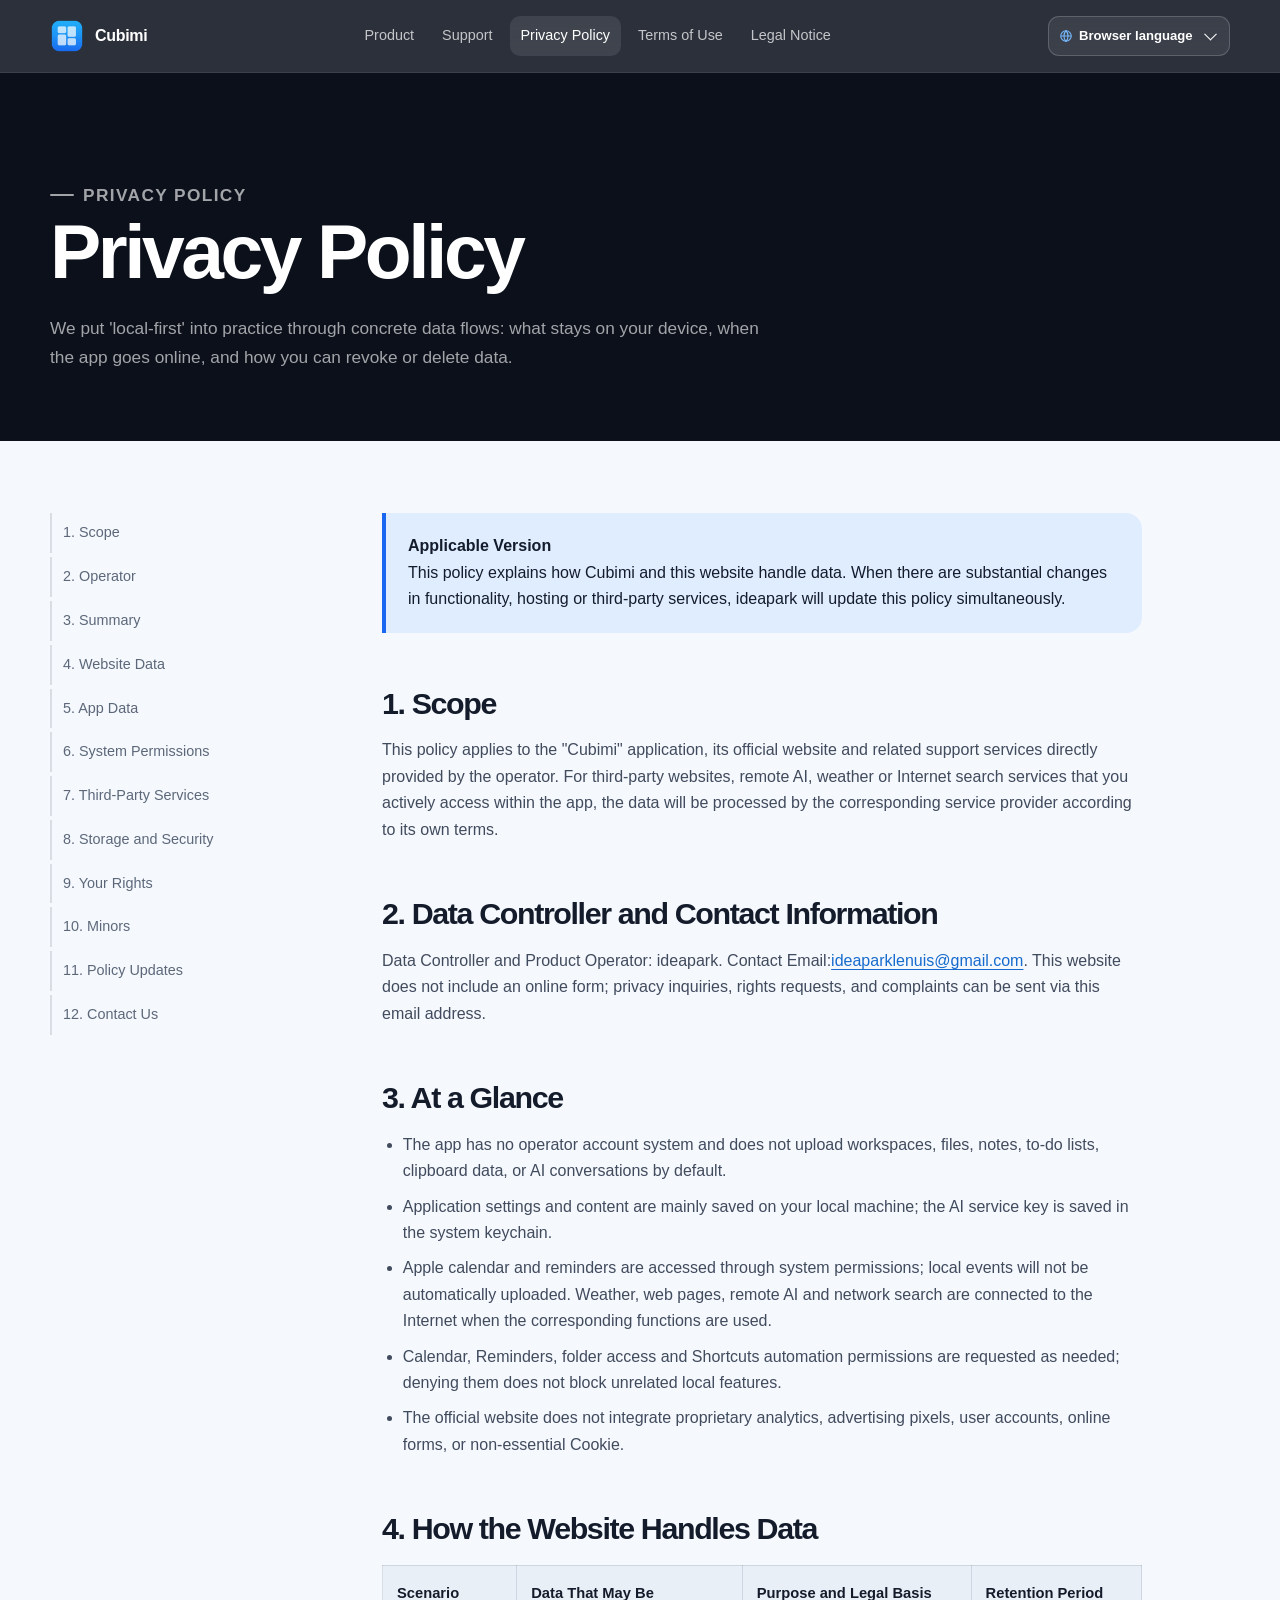
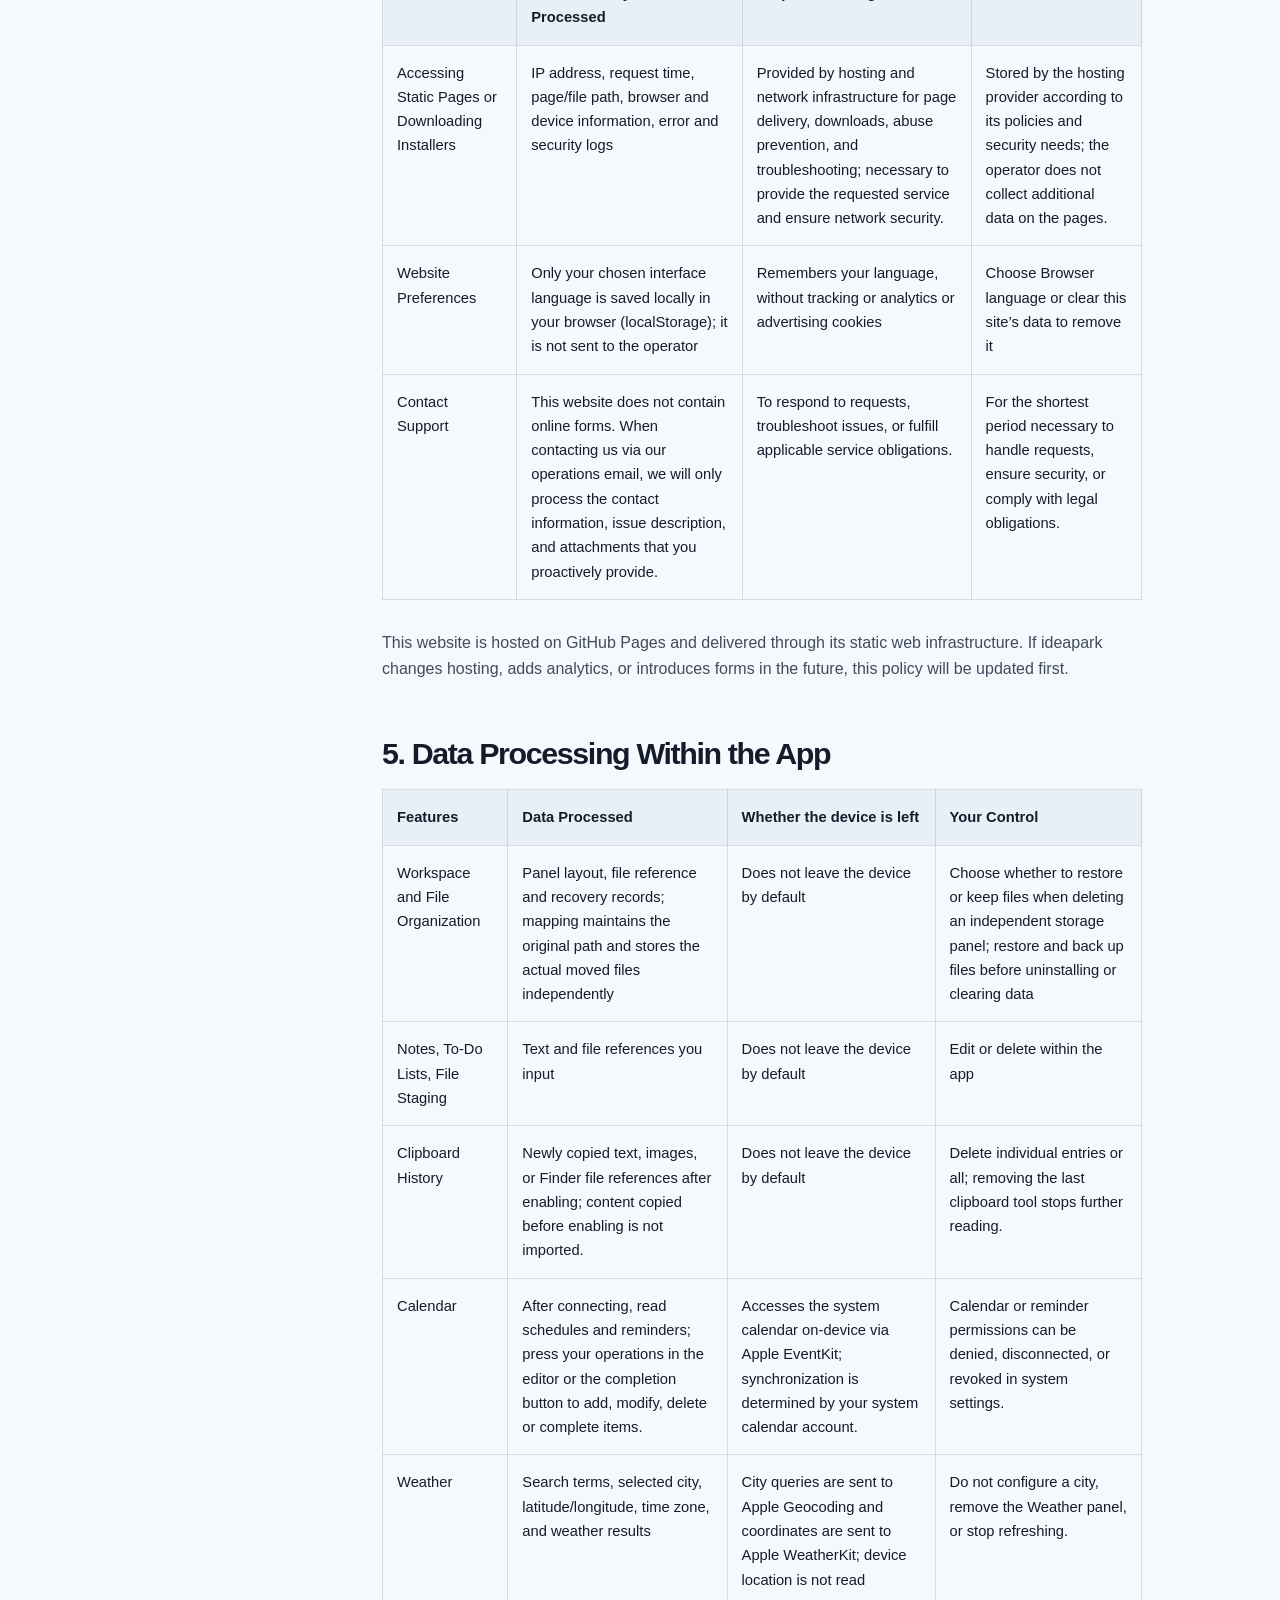
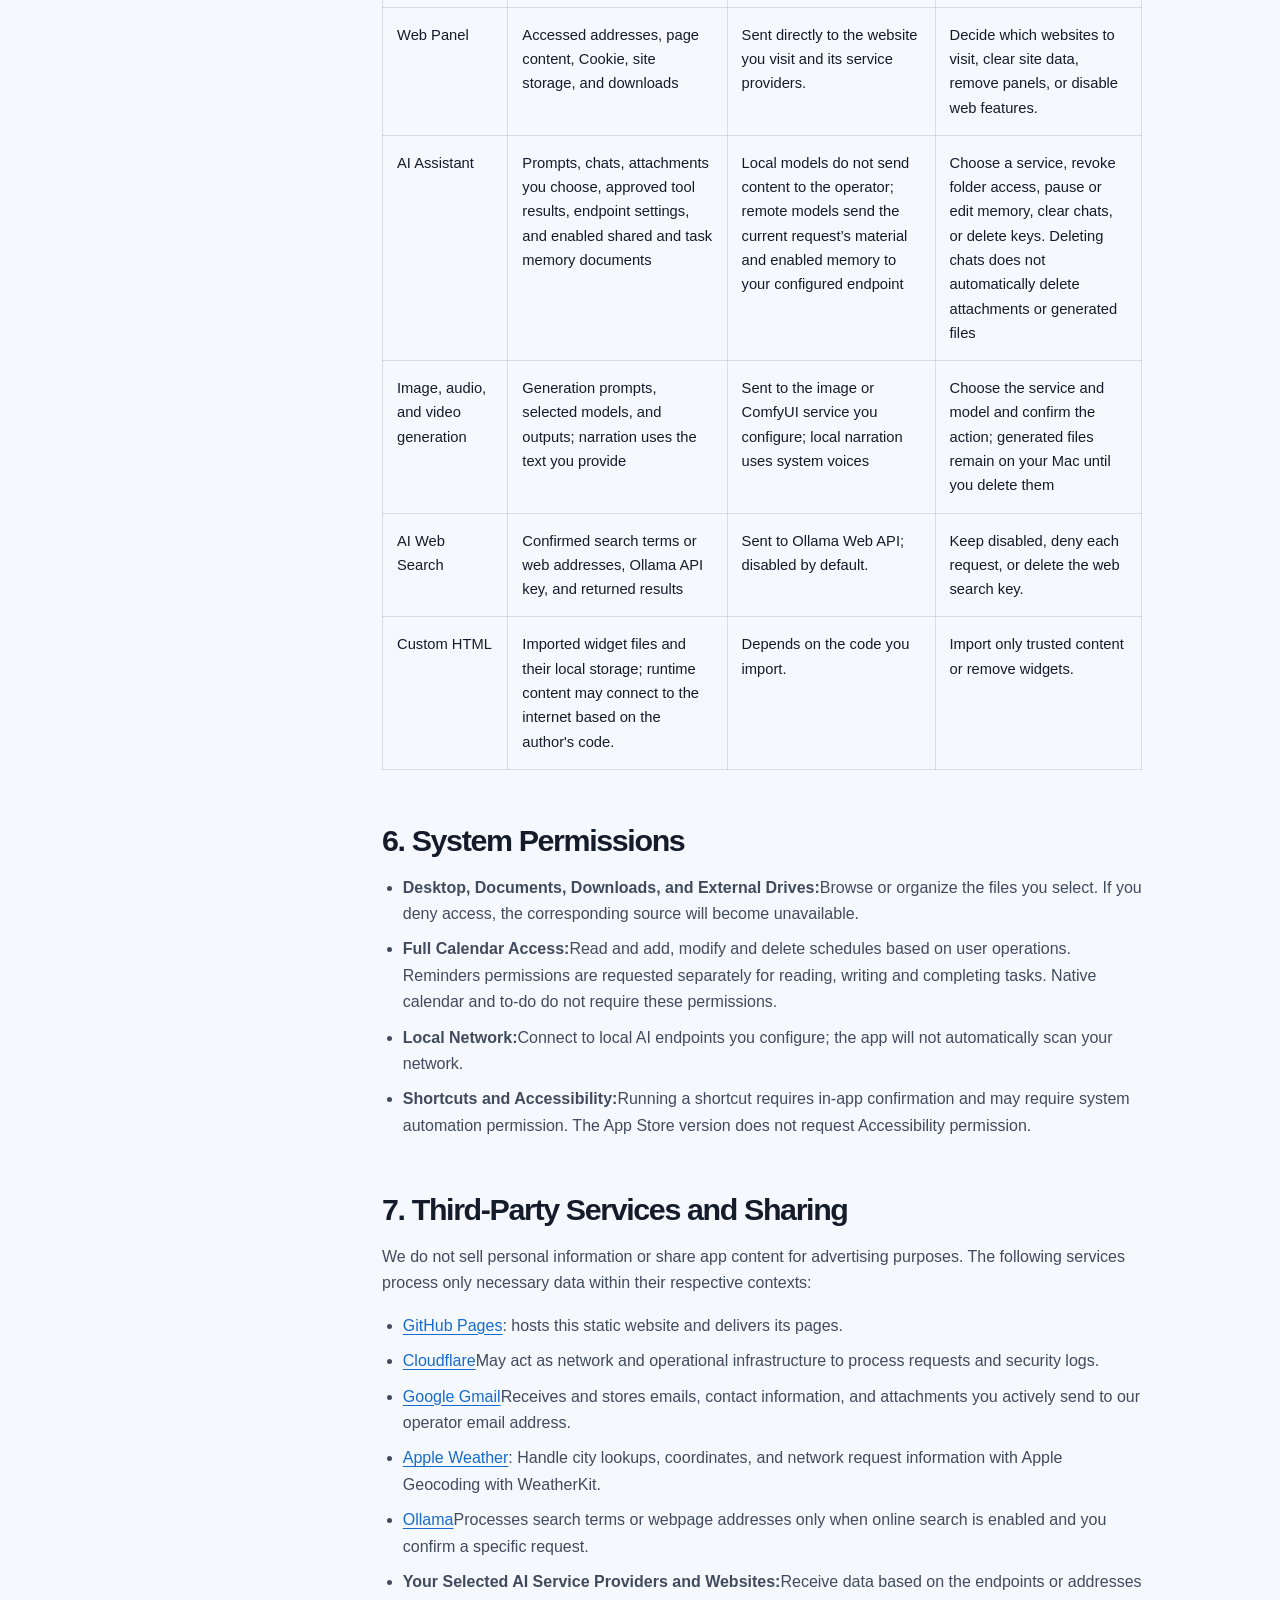
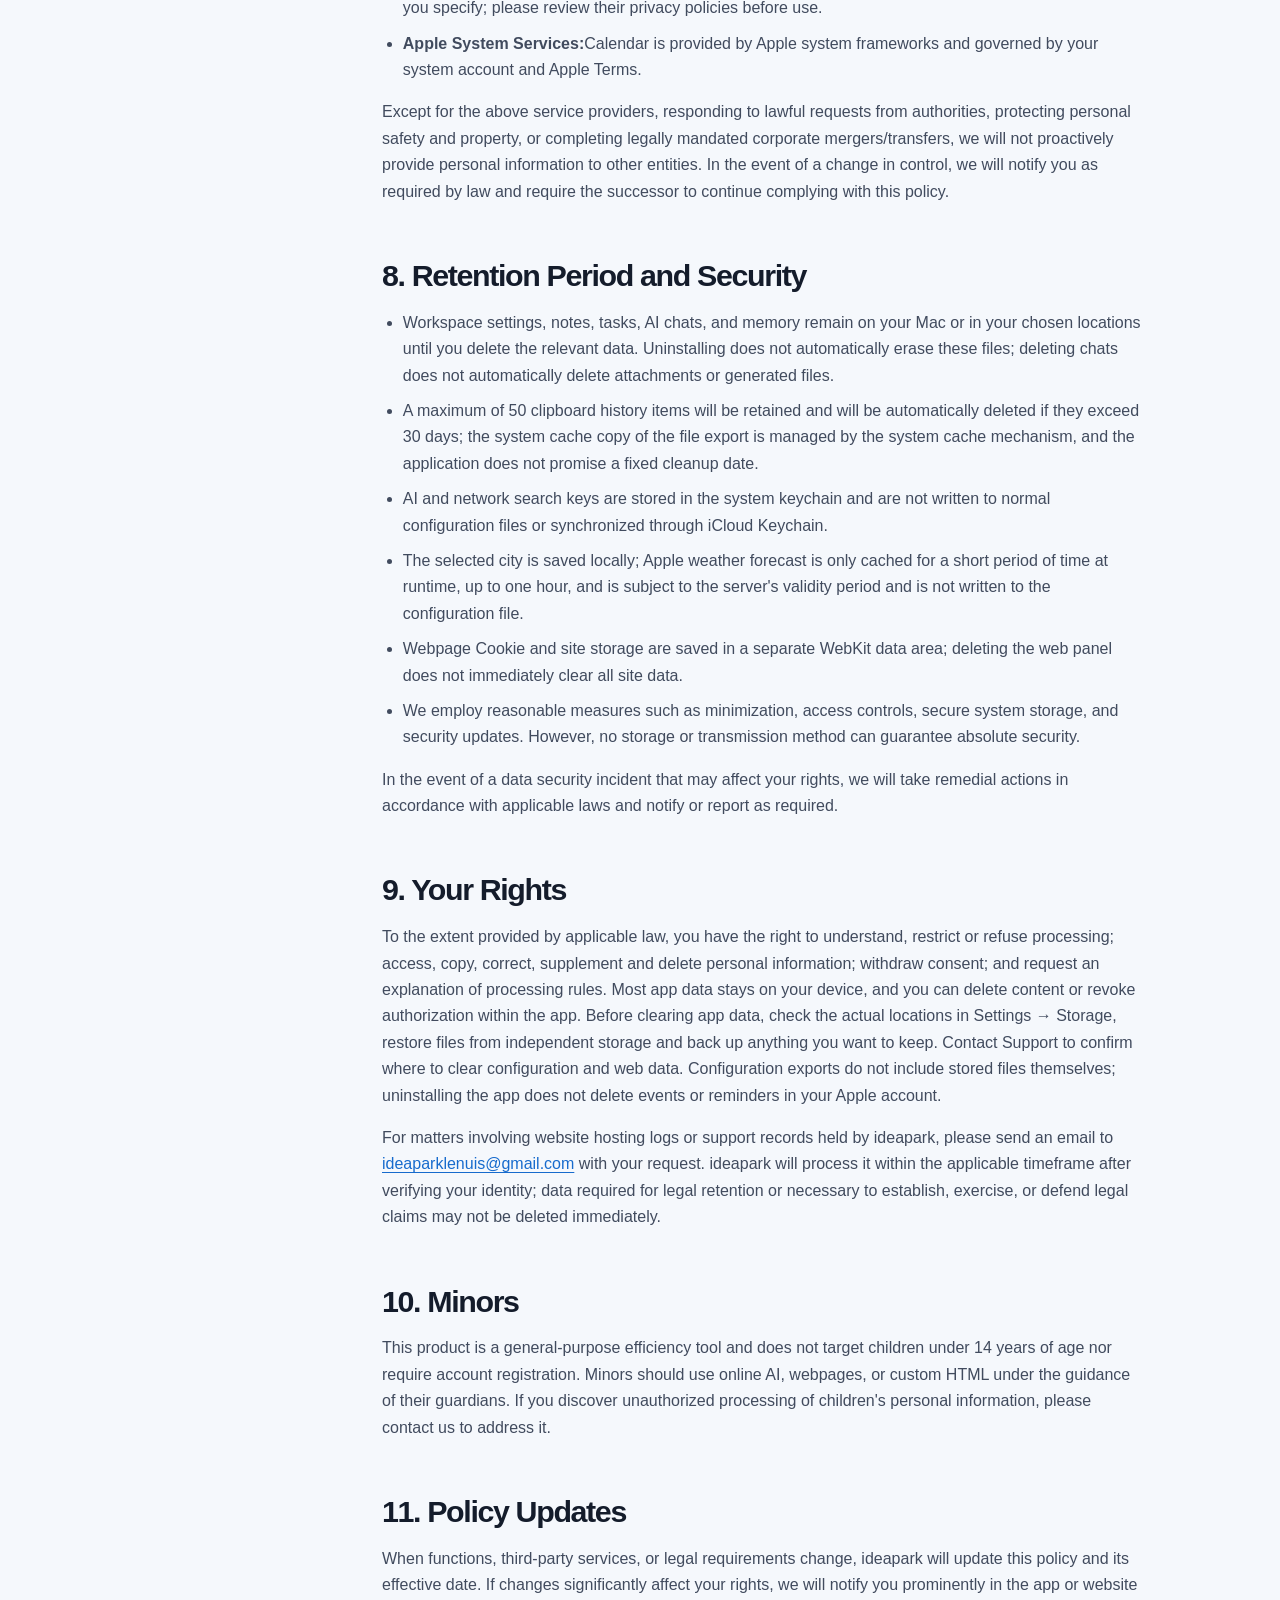
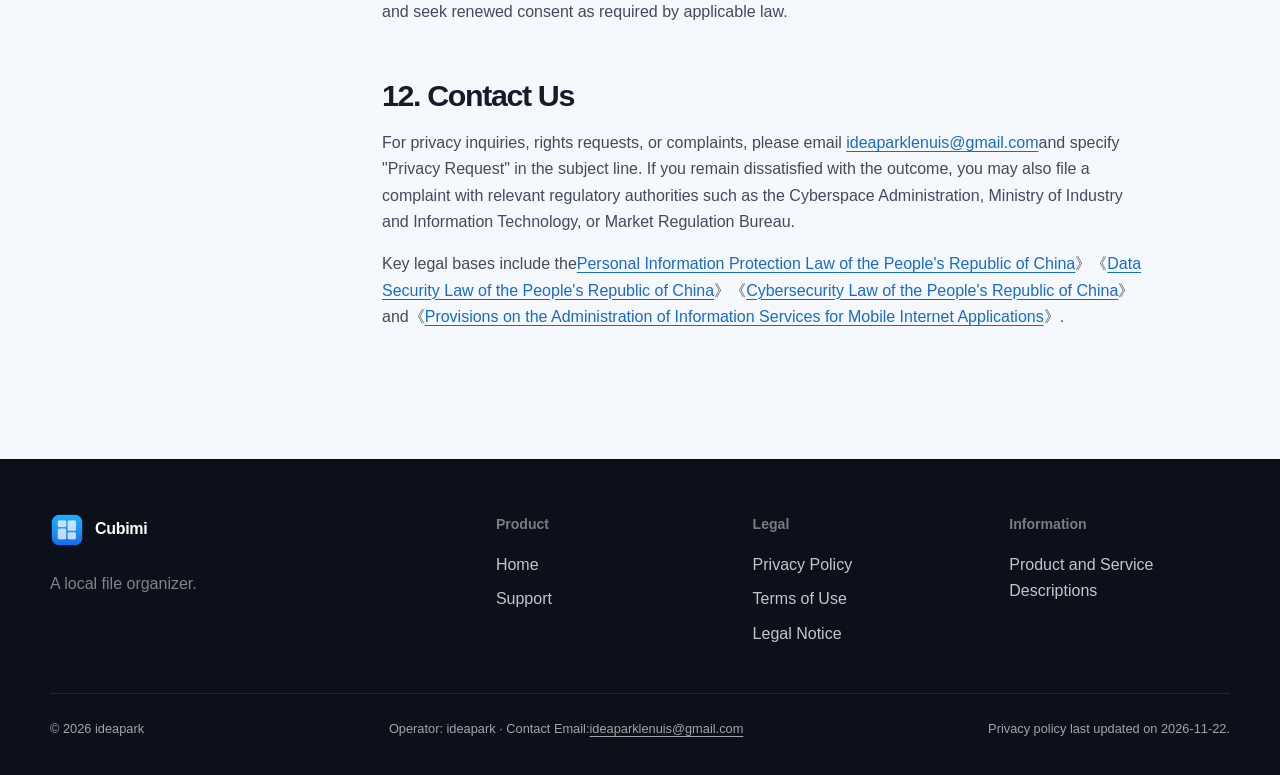
==== commit bc381acb: "Update live support and privacy pages to 1.0 release and GitHub Pages hosting" ====
--- a/privacy/index.html
+++ b/privacy/index.html
@@ -45,7 +45,7 @@
             <tr><td>联系支持</td><td>本网站没有在线表单；通过运营邮箱联系时，仅处理你主动提供的联系方式、问题描述和附件</td><td>回复请求、排查问题或履行适用的服务义务</td><td>仅在处理请求、保障安全或履行法定义务所需的最短期限内保存</td></tr>
           </tbody>
         </table>
-        <p>本网站由 OpenAI ChatGPT Sites 托管，并使用其相关基础设施交付页面。若以后更换托管、接入统计或新增表单，ideapark 会先更新本政策，并按适用规则完成必要的告知、同意或备案。</p>
+        <p>本网站由 GitHub Pages 托管，并使用其静态页面基础设施交付内容。若以后更换托管、接入统计或新增表单，ideapark 会先更新本政策，并按适用规则完成必要的告知、同意或备案。</p>
 
         <h2 id="app">5. 应用内的数据处理</h2>
         <table class="data-table">
@@ -74,7 +74,7 @@
         <h2 id="third-parties">7. 第三方服务与共享</h2>
         <p>运营者不出售个人信息，也不为广告目的共享应用内容。以下服务仅在相应场景中处理必要数据：</p>
         <ul>
-          <li><a href="https://openai.com/policies/chatgpt-sites-data-processing-addendum/" rel="noreferrer">OpenAI ChatGPT Sites</a> 与相关基础设施：托管本网站、交付页面和下载。</li>
+          <li><a href="https://docs.github.com/en/site-policy/privacy-policies/github-general-privacy-statement" rel="noreferrer">GitHub Pages</a>：托管本静态网站并交付页面。</li>
           <li><a href="https://www.cloudflare.com/privacypolicy/" rel="noreferrer">Cloudflare</a>：可能作为网络与运行基础设施处理请求和安全日志。</li>
           <li><a href="https://policies.google.com/privacy" rel="noreferrer">Google Gmail</a>：接收和保存你主动发送给运营邮箱的邮件、联系信息及附件。</li>
           <li><a href="https://developer.apple.com/weatherkit/" rel="noreferrer">Apple Weather</a>：通过 Apple 地理编码与 WeatherKit 处理城市查询、坐标和网络请求信息。</li>
@@ -111,6 +111,6 @@
       </article>
     </div>
   </main>
-  <footer class="site-footer"><div class="shell"><div class="footer-grid"><div class="footer-brand"><a class="brand" href="/"><img src="/assets/app-icon.png" alt=""><span>Cubimi</span></a><p>一款本地文件收纳器。</p></div><div class="footer-col"><strong>产品</strong><a href="/">首页</a><a href="/support/">支持</a></div><div class="footer-col"><strong>法律</strong><a href="/privacy/">隐私政策</a><a href="/terms/">使用条款</a><a href="/legal/">法律声明</a></div><div class="footer-col"><strong>信息</strong><a href="/legal/#product-service">产品与服务说明</a></div></div><div class="footer-bottom"><span>© 2026 ideapark</span><span>运营者：ideapark · 联系邮箱：<a href="mailto:ideaparklenuis@gmail.com">ideaparklenuis@gmail.com</a></span><span>隐私政策最后更新于 2026-10-12。</span></div></div></footer>
+  <footer class="site-footer"><div class="shell"><div class="footer-grid"><div class="footer-brand"><a class="brand" href="/"><img src="/assets/app-icon.png" alt=""><span>Cubimi</span></a><p>一款本地文件收纳器。</p></div><div class="footer-col"><strong>产品</strong><a href="/">首页</a><a href="/support/">支持</a></div><div class="footer-col"><strong>法律</strong><a href="/privacy/">隐私政策</a><a href="/terms/">使用条款</a><a href="/legal/">法律声明</a></div><div class="footer-col"><strong>信息</strong><a href="/legal/#product-service">产品与服务说明</a></div></div><div class="footer-bottom"><span>© 2026 ideapark</span><span>运营者：ideapark · 联系邮箱：<a href="mailto:ideaparklenuis@gmail.com">ideaparklenuis@gmail.com</a></span><span>隐私政策最后更新于 2026-11-22。</span></div></div></footer>
 </body>
 </html>
